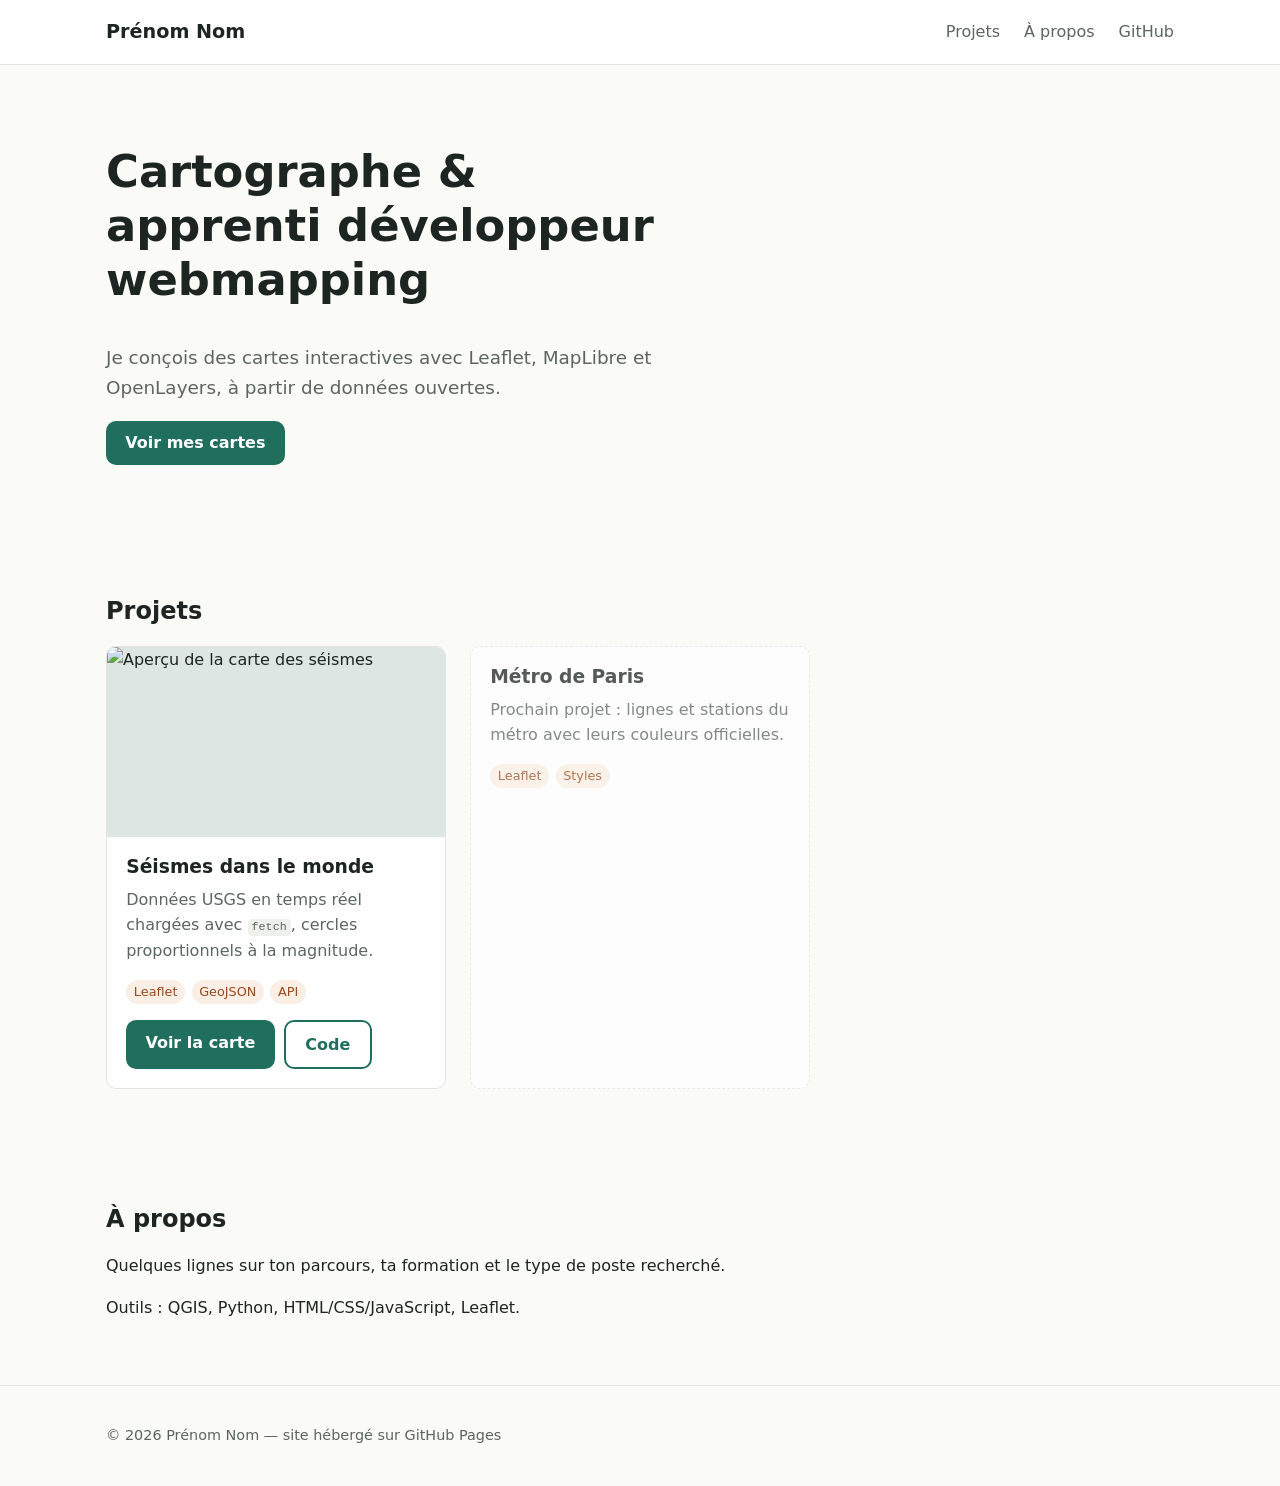
==== index.html @ a9d18a43 "Premier commit : structure du portfolio" ====
<!DOCTYPE html>
<html lang="fr">
<head>
  <!-- Encodage des caractères (accents) -->
  <meta charset="UTF-8">
  <!-- Indispensable pour que le site s'affiche bien sur mobile (cours CSS > RWD) -->
  <meta name="viewport" content="width=device-width, initial-scale=1.0">
  <title>Prénom Nom — Portfolio cartographie</title>
  <meta name="description" content="Portfolio de cartographie et webmapping : cartes interactives, analyses spatiales.">
  <link rel="stylesheet" href="css/style.css">
</head>
<body>

  <!-- ===== EN-TÊTE ===== -->
  <header class="entete">
    <div class="conteneur entete__interieur">
      <a href="index.html" class="logo">Prénom Nom</a>
      <nav>
        <ul class="menu">
          <li><a href="#projets">Projets</a></li>
          <li><a href="#apropos">À propos</a></li>
          <li><a href="https://github.com/TON-PSEUDO" target="_blank" rel="noopener">GitHub</a></li>
        </ul>
      </nav>
    </div>
  </header>

  <main>
    <!-- ===== INTRODUCTION ===== -->
    <section class="intro">
      <div class="conteneur">
        <h1>Cartographe &amp; apprenti développeur webmapping</h1>
        <p>Je conçois des cartes interactives avec Leaflet, MapLibre et OpenLayers,
           à partir de données ouvertes.</p>
        <a href="#projets" class="bouton">Voir mes cartes</a>
      </div>
    </section>

    <!-- ===== PROJETS =====
         Chaque projet = une "carte" (card) avec :
         - un lien vers la démo en ligne (dossier projets/...)
         - un lien vers le code sur GitHub
         Pour ajouter un projet : copie un bloc <article> et modifie-le. -->
    <section id="projets" class="projets">
      <div class="conteneur">
        <h2>Projets</h2>

        <div class="grille">
          <article class="projet">
            <img src="img/seismes.png" alt="Aperçu de la carte des séismes" class="projet__image">
            <div class="projet__contenu">
              <h3>Séismes dans le monde</h3>
              <p>Données USGS en temps réel chargées avec <code>fetch</code>,
                 cercles proportionnels à la magnitude.</p>
              <ul class="etiquettes">
                <li>Leaflet</li><li>GeoJSON</li><li>API</li>
              </ul>
              <div class="projet__liens">
                <a href="projets/seismes/index.html" class="bouton">Voir la carte</a>
                <a href="https://github.com/TON-PSEUDO/TON-PSEUDO.github.io/tree/main/projets/seismes"
                   target="_blank" rel="noopener" class="bouton bouton--secondaire">Code</a>
              </div>
            </div>
          </article>

          <!-- Projet à venir : exercice "Métro de Paris" du cours -->
          <article class="projet projet--a-venir">
            <div class="projet__contenu">
              <h3>Métro de Paris</h3>
              <p>Prochain projet : lignes et stations du métro avec leurs couleurs officielles.</p>
              <ul class="etiquettes"><li>Leaflet</li><li>Styles</li></ul>
            </div>
          </article>
        </div>
      </div>
    </section>

    <!-- ===== À PROPOS ===== -->
    <section id="apropos" class="apropos">
      <div class="conteneur">
        <h2>À propos</h2>
        <p>Quelques lignes sur ton parcours, ta formation et le type de poste recherché.</p>
        <p>Outils : QGIS, Python, HTML/CSS/JavaScript, Leaflet.</p>
      </div>
    </section>
  </main>

  <footer class="pied">
    <div class="conteneur">
      <p>© 2026 Prénom Nom — site hébergé sur GitHub Pages</p>
    </div>
  </footer>

</body>
</html>
---- css/style.css ----
/* =========================================================
   Feuille de style du portfolio
   Organisation : variables > base > en-tête > sections > responsive
   ========================================================= */

/* ----- Variables : change les couleurs ici, tout le site suit ----- */
:root {
  --couleur-principale: #1f6f5c;   /* vert "carte topo" */
  --couleur-accent: #e07a3f;
  --texte: #1d2522;
  --texte-doux: #5b6661;
  --fond: #fafaf7;
  --fond-carte: #ffffff;
  --bordure: #e2e4df;
  --rayon: 10px;
  --largeur-max: 1100px;
}

/* ----- Base ----- */
* { box-sizing: border-box; }

body {
  margin: 0;
  font-family: system-ui, -apple-system, "Segoe UI", Roboto, sans-serif;
  line-height: 1.6;
  color: var(--texte);
  background: var(--fond);
}

img { max-width: 100%; display: block; }

a { color: var(--couleur-principale); }

h1, h2, h3 { line-height: 1.2; }

code {
  background: #eef0ec;
  padding: 0.1em 0.35em;
  border-radius: 4px;
  font-size: 0.9em;
}

/* Conteneur centré, réutilisé dans chaque section */
.conteneur {
  max-width: var(--largeur-max);
  margin: 0 auto;
  padding: 0 1rem;
}

/* ----- Boutons (cf. exercice "Création d'un bouton") ----- */
.bouton {
  display: inline-block;
  padding: 0.6em 1.2em;
  border-radius: var(--rayon);
  background: var(--couleur-principale);
  color: #fff;
  text-decoration: none;
  font-weight: 600;
  transition: background 0.2s;
}
.bouton:hover { background: #17584a; }

.bouton--secondaire {
  background: transparent;
  color: var(--couleur-principale);
  border: 2px solid var(--couleur-principale);
}
.bouton--secondaire:hover { background: #e8f2ef; }

/* ----- En-tête ----- */
.entete {
  background: var(--fond-carte);
  border-bottom: 1px solid var(--bordure);
  position: sticky;
  top: 0;
  z-index: 10;
}

.entete__interieur {
  display: flex;               /* logo à gauche, menu à droite */
  justify-content: space-between;
  align-items: center;
  height: 64px;
}

.logo {
  font-weight: 700;
  font-size: 1.2rem;
  text-decoration: none;
  color: var(--texte);
}

.menu {
  display: flex;
  gap: 1.5rem;
  list-style: none;
  margin: 0;
  padding: 0;
}
.menu a { text-decoration: none; color: var(--texte-doux); }
.menu a:hover { color: var(--couleur-principale); }

/* ----- Introduction ----- */
.intro {
  padding: 5rem 0 4rem;
}
.intro h1 { font-size: clamp(1.8rem, 4vw, 2.8rem); max-width: 18ch; margin-top: 0; }
.intro p  { font-size: 1.15rem; color: var(--texte-doux); max-width: 55ch; }

/* ----- Projets : grille de cartes (cf. cours CSS > Layout) ----- */
.projets { padding: 3rem 0; }

.grille {
  display: grid;
  grid-template-columns: repeat(auto-fill, minmax(300px, 1fr));
  gap: 1.5rem;
}

.projet {
  background: var(--fond-carte);
  border: 1px solid var(--bordure);
  border-radius: var(--rayon);
  overflow: hidden;
  display: flex;
  flex-direction: column;
}

.projet__image {
  aspect-ratio: 16 / 9;
  object-fit: cover;
  width: 100%;
  background: #dde6e2;       /* couleur affichée tant qu'il n'y a pas d'image */
}

.projet__contenu { padding: 1.2rem; display: flex; flex-direction: column; flex: 1; }
.projet__contenu h3 { margin: 0 0 0.5rem; }
.projet__contenu p  { margin: 0 0 1rem; color: var(--texte-doux); }

.projet__liens { display: flex; gap: 0.6rem; margin-top: auto; }

.projet--a-venir { border-style: dashed; opacity: 0.75; }

.etiquettes {
  display: flex;
  flex-wrap: wrap;
  gap: 0.4rem;
  list-style: none;
  padding: 0;
  margin: 0 0 1rem;
}
.etiquettes li {
  font-size: 0.8rem;
  padding: 0.15em 0.6em;
  border-radius: 999px;
  background: #fbeee5;
  color: #9a4a1c;
}

/* ----- À propos & pied de page ----- */
.apropos { padding: 3rem 0; }

.pied {
  border-top: 1px solid var(--bordure);
  padding: 1.5rem 0;
  color: var(--texte-doux);
  font-size: 0.9rem;
}

/* ----- Responsive (cf. cours CSS > RWD) ----- */
@media (max-width: 600px) {
  .menu { gap: 0.9rem; font-size: 0.95rem; }
  .intro { padding: 3rem 0 2rem; }
}
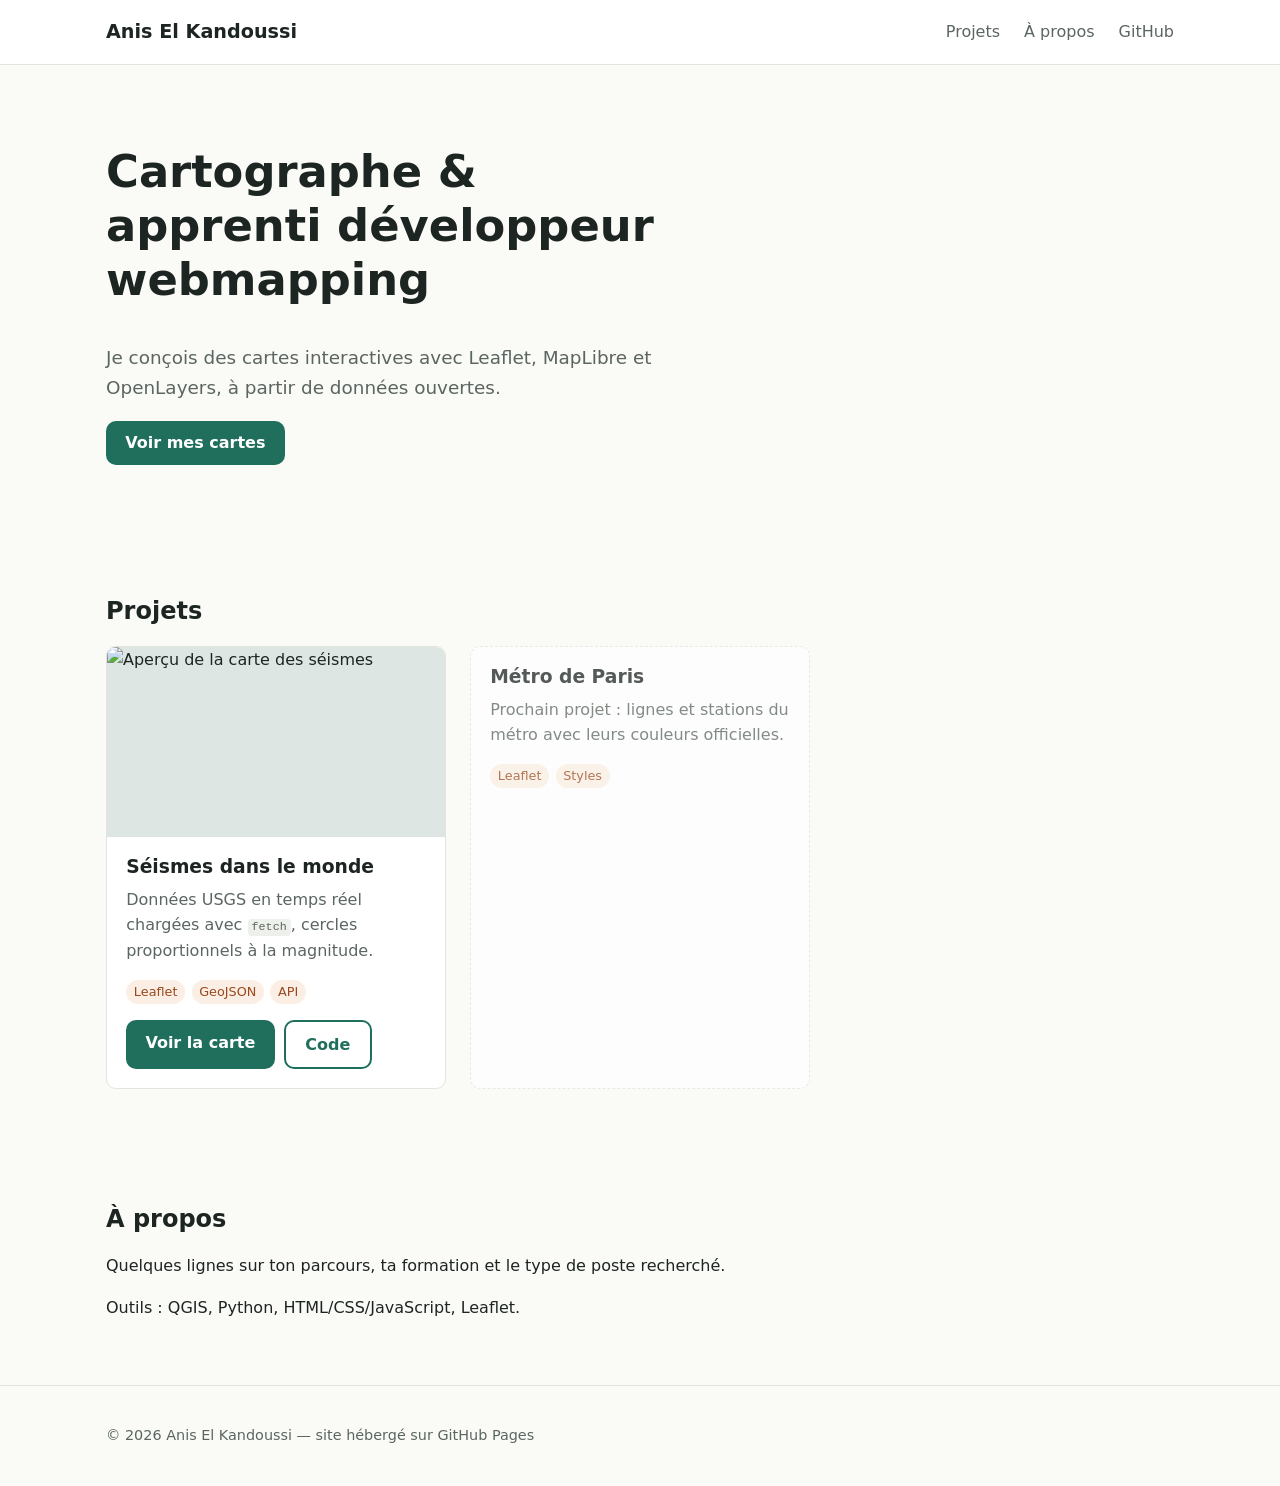
==== commit eba7595e: "Personnalisation du nom et du pseudo" ====
--- a/index.html
+++ b/index.html
@@ -5,7 +5,7 @@
   <meta charset="UTF-8">
   <!-- Indispensable pour que le site s'affiche bien sur mobile (cours CSS > RWD) -->
   <meta name="viewport" content="width=device-width, initial-scale=1.0">
-  <title>Prénom Nom — Portfolio cartographie</title>
+  <title>Anis El Kandoussi — Portfolio cartographie</title>
   <meta name="description" content="Portfolio de cartographie et webmapping : cartes interactives, analyses spatiales.">
   <link rel="stylesheet" href="css/style.css">
 </head>
@@ -14,12 +14,12 @@
   <!-- ===== EN-TÊTE ===== -->
   <header class="entete">
     <div class="conteneur entete__interieur">
-      <a href="index.html" class="logo">Prénom Nom</a>
+      <a href="index.html" class="logo">Anis El Kandoussi</a>
       <nav>
         <ul class="menu">
           <li><a href="#projets">Projets</a></li>
           <li><a href="#apropos">À propos</a></li>
-          <li><a href="https://github.com/TON-PSEUDO" target="_blank" rel="noopener">GitHub</a></li>
+          <li><a href="https://github.com/aniselkandoussi" target="_blank" rel="noopener">GitHub</a></li>
         </ul>
       </nav>
     </div>
@@ -57,7 +57,7 @@
               </ul>
               <div class="projet__liens">
                 <a href="projets/seismes/index.html" class="bouton">Voir la carte</a>
-                <a href="https://github.com/TON-PSEUDO/TON-PSEUDO.github.io/tree/main/projets/seismes"
+                <a href="https://github.com/aniselkandoussi/aniselkandoussi.github.io/tree/main/projets/seismes"
                    target="_blank" rel="noopener" class="bouton bouton--secondaire">Code</a>
               </div>
             </div>
@@ -87,7 +87,7 @@
 
   <footer class="pied">
     <div class="conteneur">
-      <p>© 2026 Prénom Nom — site hébergé sur GitHub Pages</p>
+      <p>© 2026 Anis El Kandoussi — site hébergé sur GitHub Pages</p>
     </div>
   </footer>
 
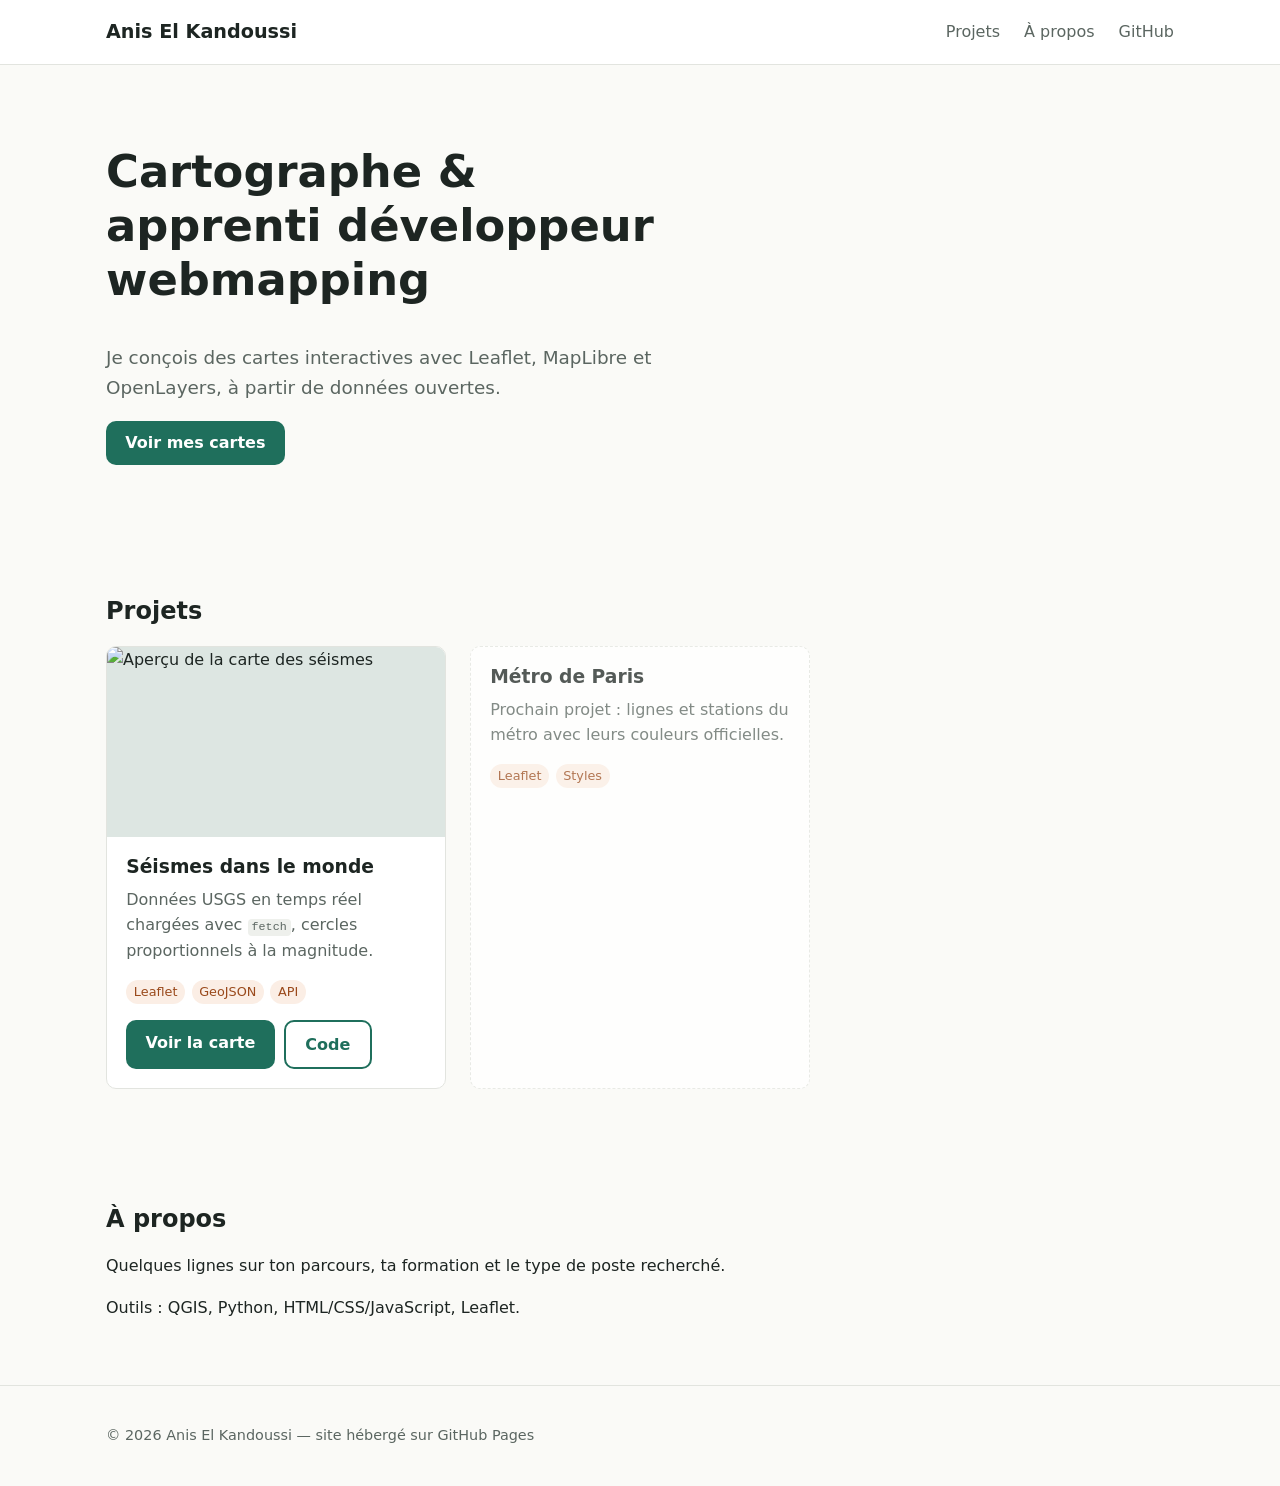
==== commit bc501beb: "En cours : globe MapLibre en fond, rotation à terminer" ====
--- a/index.html
+++ b/index.html
@@ -7,9 +7,12 @@
   <meta name="viewport" content="width=device-width, initial-scale=1.0">
   <title>Anis El Kandoussi — Portfolio cartographie</title>
   <meta name="description" content="Portfolio de cartographie et webmapping : cartes interactives, analyses spatiales.">
+  <link rel="stylesheet" href="https://unpkg.com/maplibre-gl@5.0.0/dist/maplibre-gl.css">
+  <script src="https://unpkg.com/maplibre-gl@5.0.0/dist/maplibre-gl.js"></script>
   <link rel="stylesheet" href="css/style.css">
 </head>
 <body>
+  <div id="globe"></div>
 
   <!-- ===== EN-TÊTE ===== -->
   <header class="entete">
@@ -91,5 +94,35 @@
     </div>
   </footer>
 
+  <script>
+    // ----- Globe fond de page -----
+    const map = new maplibregl.Map({
+      container: 'globe',
+      style: 'https://demotiles.maplibre.org/style.json',
+      center: [0, 20],
+      zoom: 1.5,
+      pitch: 0,
+      bearing: 0,
+      interactive: false
+    });
+    //2. Afficher le globe en 3D
+    map.on('style.load', () => {
+      map.setProjection ({ type : 'globe'})
+    });
+    // 3. Quand la carte est chargée, on lance l'animation de rotation
+   const vitesseRotation = 0.1; // degrés par frame
+   
+  function tourner () {
+    const centre = map.getCenter();
+    centre.lng += vitesseRotation;
+    map.setCenter(centre);
+    requestAnimationFrame(tourner);
+  }
+
+  // 4. Démarrer l'animation
+  map.on('load', () => {
+    tourner();
+  });
+  </script>
 </body>
 </html>
--- a/css/style.css
+++ b/css/style.css
@@ -171,3 +171,11 @@
   .menu { gap: 0.9rem; font-size: 0.95rem; }
   .intro { padding: 3rem 0 2rem; }
 }
+
+/* ----- Globe fond de page ----- */
+#globe {
+  position: fixed;   /* reste immobile quand on fait défiler la page */
+  inset: 0;          /* colle aux 4 bords : occupe tout l'écran */
+  z-index: -1;       /* passe derrière le reste du contenu */
+  opacity: 0.3;      /* rend le globe transparent */
+}
